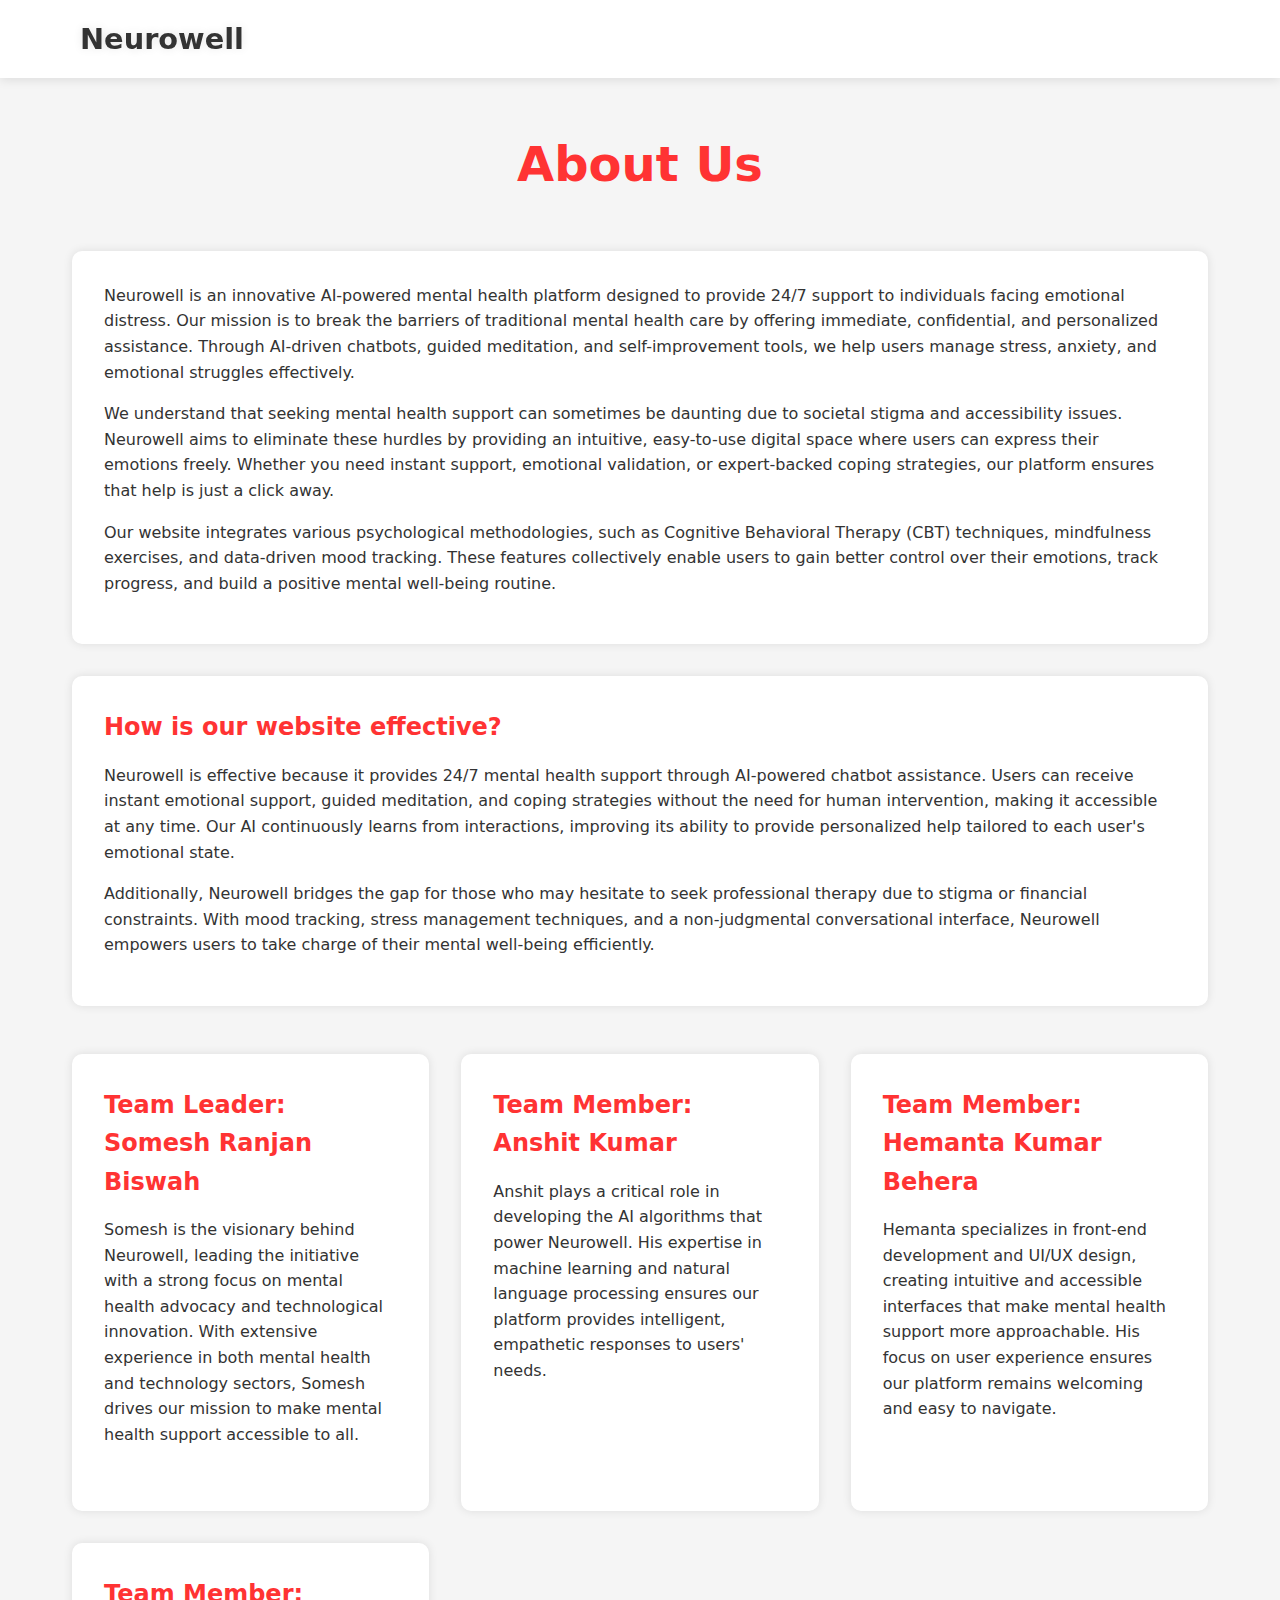
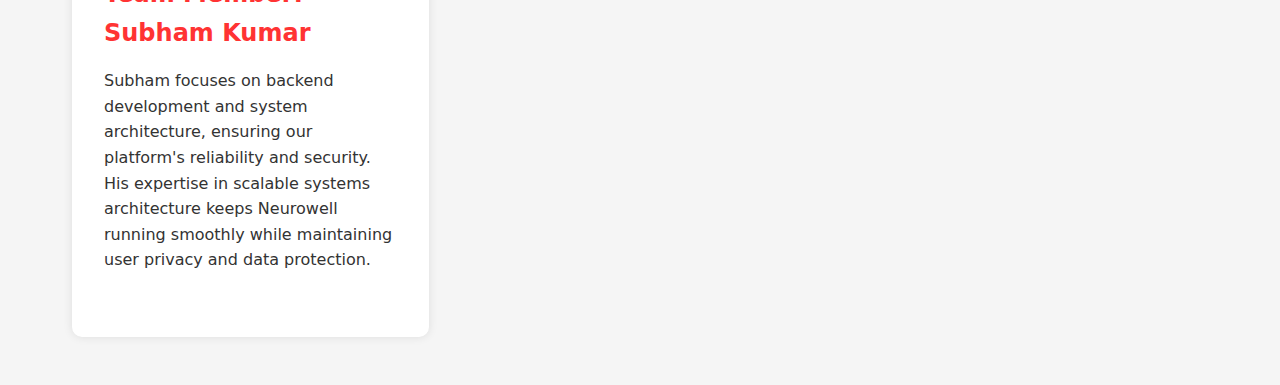
==== about.html @ 73dd3336 "projectupload" ====
<!DOCTYPE html>
<html lang="en">
<head>
    <meta charset="UTF-8">
    <meta name="viewport" content="width=device-width, initial-scale=1.0">
    <meta name="description" content="Learn about Neurowell - Your AI-powered mental health support platform available 24/7">
    <title>About Us - Neurowell</title>
    <link rel="stylesheet" href="about.css">
</head>
<body>
    <header class="header">
        <div class="logo-text">Neurowell</div>
    </header>

    <main class="container">
   
        <h1>About Us</h1>
        
        <section class="description card">
            <p>Neurowell is an innovative AI-powered mental health platform designed to provide 24/7 support to individuals facing emotional distress. Our mission is to break the barriers of traditional mental health care by offering immediate, confidential, and personalized assistance. Through AI-driven chatbots, guided meditation, and self-improvement tools, we help users manage stress, anxiety, and emotional struggles effectively.</p>
            <p>We understand that seeking mental health support can sometimes be daunting due to societal stigma and accessibility issues. Neurowell aims to eliminate these hurdles by providing an intuitive, easy-to-use digital space where users can express their emotions freely. Whether you need instant support, emotional validation, or expert-backed coping strategies, our platform ensures that help is just a click away.</p>
            <p>Our website integrates various psychological methodologies, such as Cognitive Behavioral Therapy (CBT) techniques, mindfulness exercises, and data-driven mood tracking. These features collectively enable users to gain better control over their emotions, track progress, and build a positive mental well-being routine.</p>
        </section>
        
        <section class="effectiveness card">
            <h2>How is our website effective?</h2>
            <p>Neurowell is effective because it provides 24/7 mental health support through AI-powered chatbot assistance. Users can receive instant emotional support, guided meditation, and coping strategies without the need for human intervention, making it accessible at any time. Our AI continuously learns from interactions, improving its ability to provide personalized help tailored to each user's emotional state.</p>
            <p>Additionally, Neurowell bridges the gap for those who may hesitate to seek professional therapy due to stigma or financial constraints. With mood tracking, stress management techniques, and a non-judgmental conversational interface, Neurowell empowers users to take charge of their mental well-being efficiently.</p>
        </section>

        <section class="team">
            <article class="team-member card">
                <h2>Team Leader: Somesh Ranjan Biswah</h2>
                <p>Somesh is the visionary behind Neurowell, leading the initiative with a strong focus on mental health advocacy and technological innovation. With extensive experience in both mental health and technology sectors, Somesh drives our mission to make mental health support accessible to all.</p>
            </article>
            
            <article class="team-member card">
                <h2>Team Member: Anshit Kumar</h2>
                <p>Anshit plays a critical role in developing the AI algorithms that power Neurowell. His expertise in machine learning and natural language processing ensures our platform provides intelligent, empathetic responses to users' needs.</p>
            </article>
            
            <article class="team-member card">
                <h2>Team Member: Hemanta Kumar Behera</h2>
                <p>Hemanta specializes in front-end development and UI/UX design, creating intuitive and accessible interfaces that make mental health support more approachable. His focus on user experience ensures our platform remains welcoming and easy to navigate.</p>
            </article>
            
            <article class="team-member card">
                <h2>Team Member: Subham Kumar</h2>
                <p>Subham focuses on backend development and system architecture, ensuring our platform's reliability and security. His expertise in scalable systems architecture keeps Neurowell running smoothly while maintaining user privacy and data protection.</p>
            </article>
        </section>
    </main>
</body>
</html>
---- about.css ----
:root {
    --primary-color: #ff3333;
    --background-dark: #000;
    --card-background: #1a1a1a;
    --text-color: #fff;
    --spacing-sm: 1rem;
    --spacing-md: 2rem;
    --spacing-lg: 3rem;
    --border-radius: 10px;
    --shadow-color: rgba(255, 0, 0, 0.3);
}

* {
    margin: 0;
    padding: 0;
    box-sizing: border-box;
}

body {
    background: var(--background-dark);
    color: var(--text-color);
    font-family: 'Segoe UI', system-ui, -apple-system, sans-serif;
    line-height: 1.6;
    min-height: 100vh;
}

.header {
    background: var(--card-background);
    padding: var(--spacing-sm) 5%;
    box-shadow: 0 2px 10px var(--shadow-color);
    position: sticky;
    top: 0;
    z-index: 100;
    display: flex;
    align-items: center;
}

.logo-text {
    font-size: 1.8rem;
    font-weight: bold;
    color: var(--text-color);
    text-shadow: 0 0 10px var(--shadow-color);
    transition: transform 0.3s ease;
    margin-left: var(--spacing-sm);
}

.logo-text:hover {
    transform: scale(1.05);
}

/* Rest of the styles remain the same */
.container {
    max-width: 1200px;
    margin: var(--spacing-lg) auto;
    padding: 0 var(--spacing-md);
}

h1 {
    font-size: clamp(2rem, 5vw, 3rem);
    color: var(--primary-color);
    margin-bottom: var(--spacing-lg);
    text-align: center;
    font-weight: 800;
}

h2 {
    color: var(--primary-color);
    margin-bottom: var(--spacing-sm);
    font-size: 1.5rem;
}

.card {
    background: var(--card-background);
    padding: var(--spacing-md);
    border-radius: var(--border-radius);
    box-shadow: 0 0 10px var(--shadow-color);
    margin-bottom: var(--spacing-md);
    transition: transform 0.3s ease, box-shadow 0.3s ease;
}

.card:hover {
    transform: translateY(-5px);
    box-shadow: 0 5px 15px var(--shadow-color);
}

.description p,
.effectiveness p {
    margin-bottom: var(--spacing-sm);
}

.team {
    display: grid;
    grid-template-columns: repeat(auto-fit, minmax(300px, 1fr));
    gap: var(--spacing-md);
    margin-top: var(--spacing-lg);
}

.team-member {
    display: flex;
    flex-direction: column;
    height: 100%;
}

.team-member p {
    flex-grow: 1;
}

@media (max-width: 768px) {
    .container {
        padding: 0 var(--spacing-sm);
    }

    .card {
        padding: var(--spacing-sm);
    }
}

@media (prefers-reduced-motion: reduce) {
    .card,
    .logo-text {
        transition: none;
    }
}

@media (prefers-color-scheme: light) {
    :root {
        --background-dark: #f5f5f5;
        --card-background: #ffffff;
        --text-color: #333;
        --shadow-color: rgba(0, 0, 0, 0.1);
    }
}
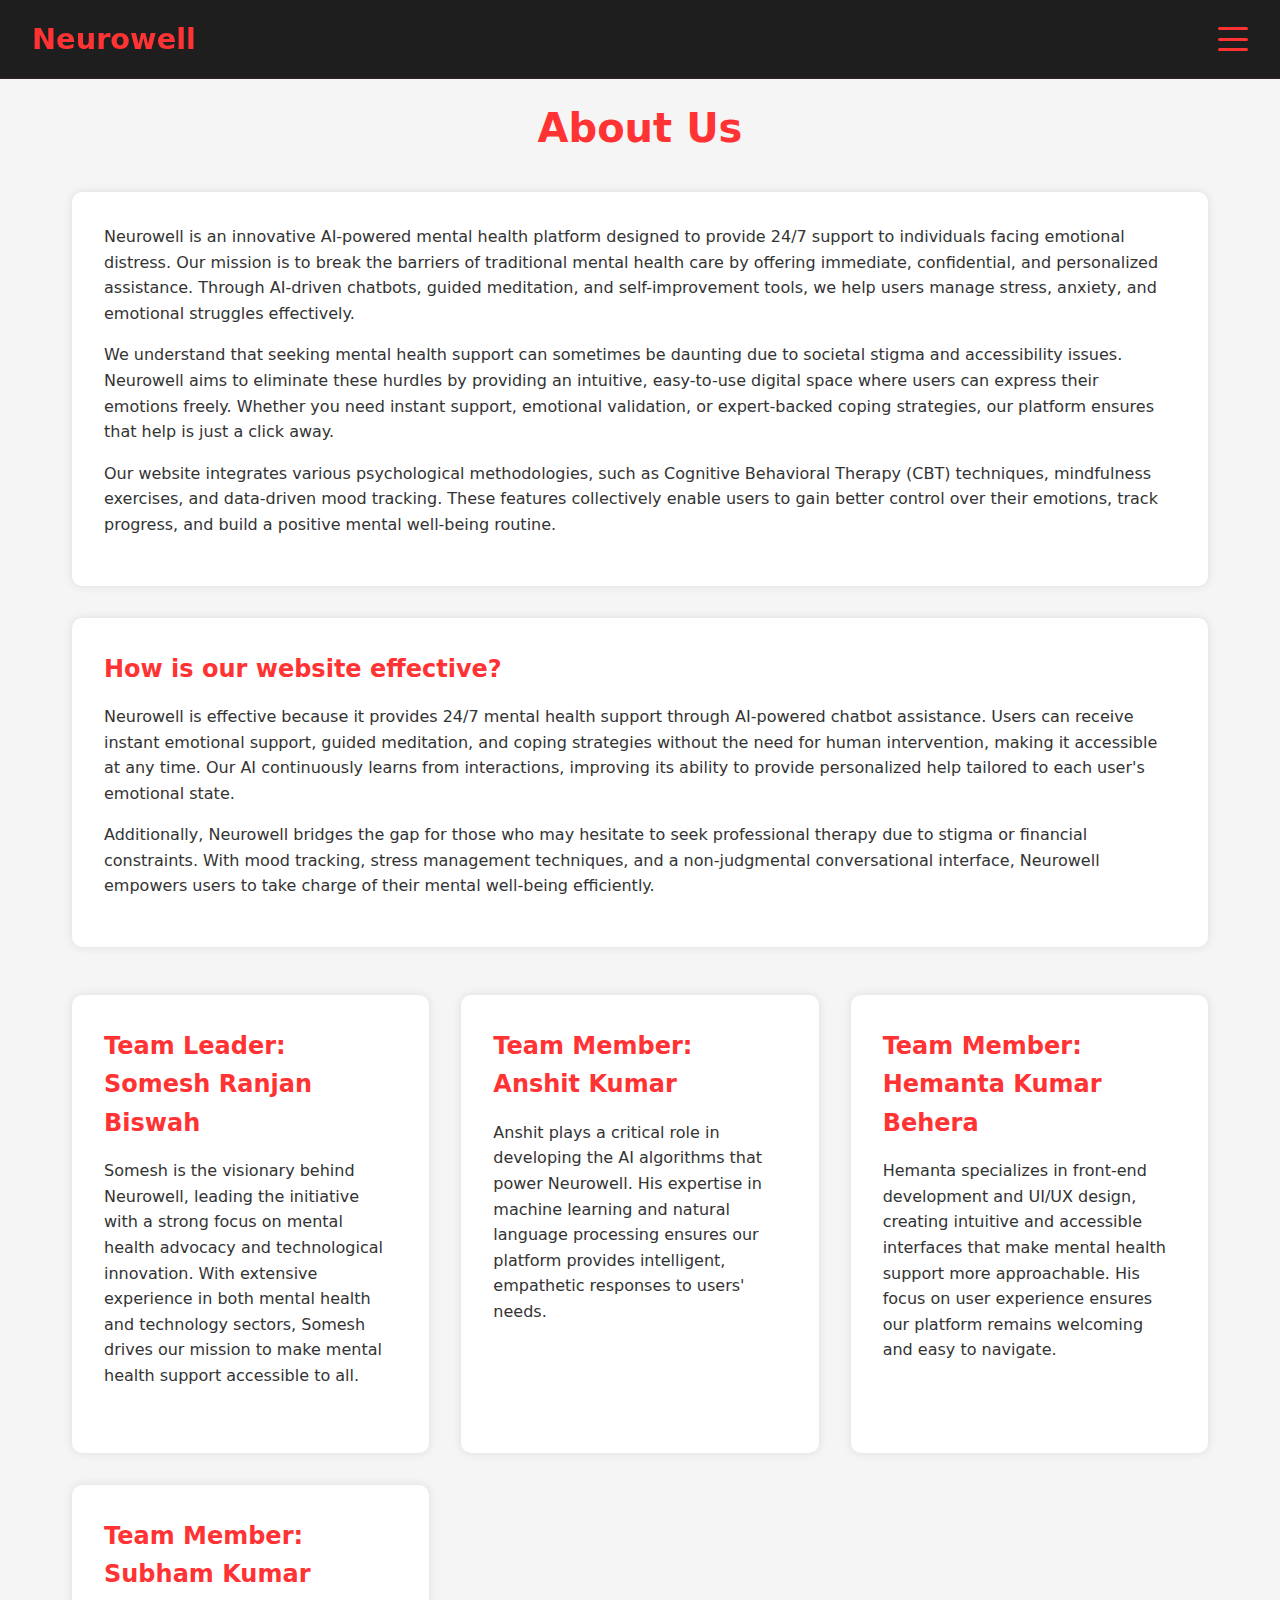
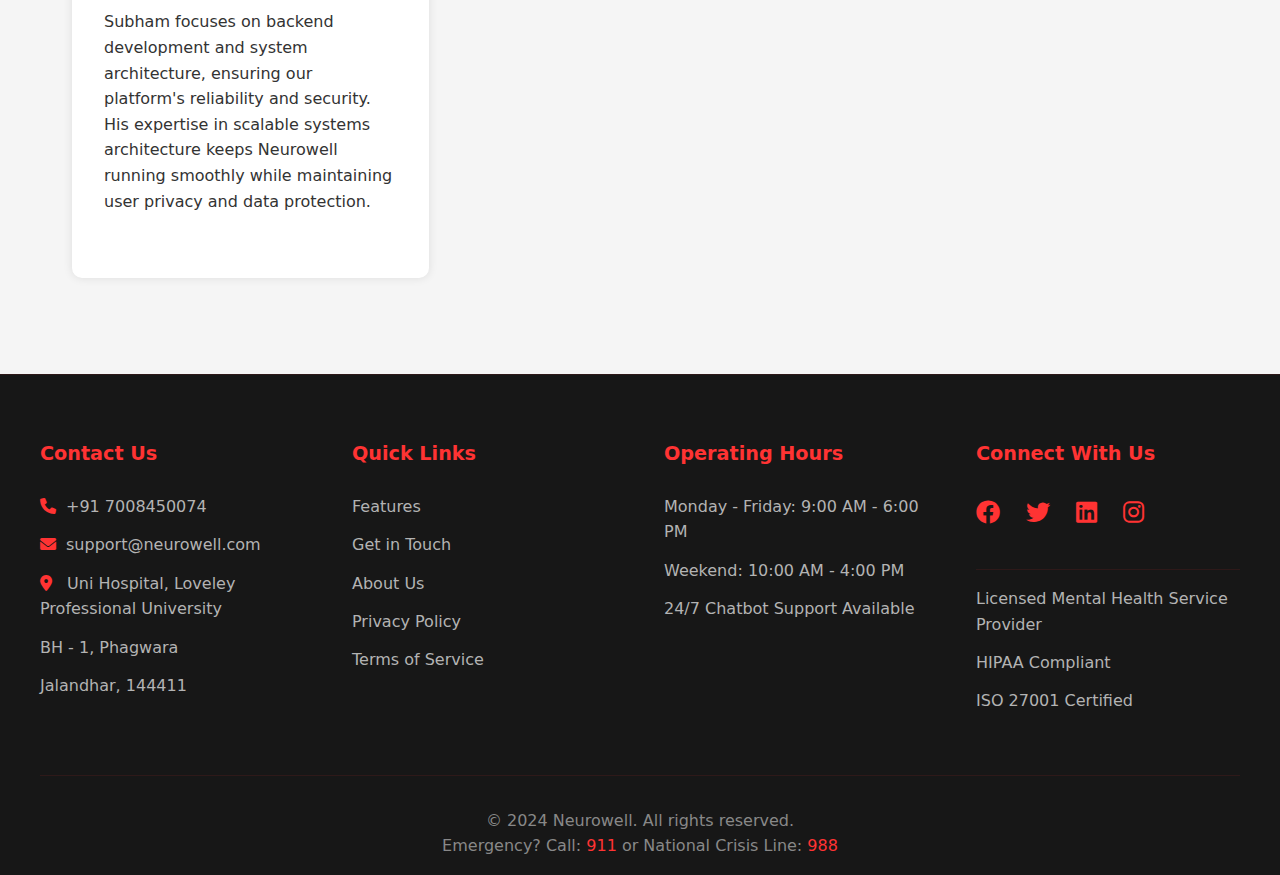
==== commit abdcac36: "adjust" ====
--- a/about.html
+++ b/about.html
@@ -4,12 +4,28 @@
     <meta charset="UTF-8">
     <meta name="viewport" content="width=device-width, initial-scale=1.0">
     <meta name="description" content="Learn about Neurowell - Your AI-powered mental health support platform available 24/7">
+    <script src="https://cdnjs.cloudflare.com/ajax/libs/gsap/3.12.2/gsap.min.js"></script>
+    <link rel="stylesheet" href="https://cdnjs.cloudflare.com/ajax/libs/font-awesome/6.0.0/css/all.min.css">
     <title>About Us - Neurowell</title>
     <link rel="stylesheet" href="about.css">
 </head>
 <body>
     <header class="header">
-        <div class="logo-text">Neurowell</div>
+        <div class="logo-container">
+            <div class="logo-text">Neurowell</div>
+        </div>
+        <button class="hamburger" onclick="toggleMenu()" aria-label="Menu">
+            <span class="bar"></span>
+            <span class="bar"></span>
+            <span class="bar"></span>
+        </button>
+        <nav id="nav-menu">
+            <a href="index.html">Home</a>
+            <a href="features.html">Features</a>
+            <a href="about.html" class="active">About</a>
+            <a href="contact.html">Contact</a>
+            <a href="login.html" class="cta-button">Login</a>
+        </nav>
     </header>
 
     <main class="container">
@@ -50,5 +66,93 @@
             </article>
         </section>
     </main>
+    <footer class="footer">
+        <div class="footer-content">
+            <div class="footer-section">
+                <h3>Contact Us</h3>
+                <p><i class="fas fa-phone"></i>+91 7008450074</p>
+                <p><i class="fas fa-envelope"></i>support@neurowell.com</p>
+                <p><i class="fas fa-map-marker-alt"></i> Uni Hospital, Loveley Professional University</p>
+                <p>BH - 1, Phagwara</p>
+                <p>Jalandhar, 144411</p>
+            </div>
+
+            <div class="footer-section">
+                <h3>Quick Links</h3>
+                <a href="features.html">Features</a>
+                <a href="contact.html">Get in Touch</a>
+                <a href="about.html">About Us</a>
+                <a href="privacyterms.html">Privacy Policy</a>
+                <a href="terms.html">Terms of Service</a>
+            </div>
+
+            <div class="footer-section">
+                <h3>Operating Hours</h3>
+                <p>Monday - Friday: 9:00 AM - 6:00 PM</p>
+                <p>Weekend: 10:00 AM - 4:00 PM</p>
+                <p>24/7 Chatbot Support Available</p>
+            </div>
+
+            <div class="footer-section">
+                <h3>Connect With Us</h3>
+                <div class="social-links">
+                    <a href="https://www.facebook.com/profile.php?id=100075721869413"><i class="fab fa-facebook"></i></a>
+                    <a href="https://x.com/SomeshR82674271"><i class="fab fa-twitter"></i></a>
+                    <a href="https://www.linkedin.com/in/somesh-biswal-b73576320"><i class="fab fa-linkedin"></i></a>
+                    <a href="https://www.instagram.com/_saanuuuu___?igsh=amVkMm42djQ4MGhs"><i class="fab fa-instagram"></i></a>
+                </div>
+                <div class="certifications">
+                    <p>Licensed Mental Health Service Provider</p>
+                    <p>HIPAA Compliant</p>
+                    <p>ISO 27001 Certified</p>
+                </div>
+            </div>
+        </div>
+        <div class="footer-bottom">
+            <p>&copy; 2024 Neurowell. All rights reserved.</p>
+            <p>Emergency? Call: <a href="tel:911">911</a> or National Crisis Line: <a href="tel:988">988</a></p>
+        </div>
+    </footer>
+    <script>
+        function toggleMenu() {
+            const hamburger = document.querySelector('.hamburger');
+            const navMenu = document.getElementById('nav-menu');
+            const body = document.body;
+            
+            hamburger.classList.toggle('active');
+            navMenu.classList.toggle('active');
+            
+            // Prevent scrolling when menu is open
+            if (navMenu.classList.contains('active')) {
+                body.style.overflow = 'hidden';
+            } else {
+                body.style.overflow = '';
+            }
+        }
+    
+        // Close menu when clicking outside
+        document.addEventListener('click', (e) => {
+            const hamburger = document.querySelector('.hamburger');
+            const navMenu = document.getElementById('nav-menu');
+            
+            if (!hamburger.contains(e.target) && !navMenu.contains(e.target)) {
+                hamburger.classList.remove('active');
+                navMenu.classList.remove('active');
+                document.body.style.overflow = '';
+            }
+        });
+    
+        // Close menu when pressing Escape key
+        document.addEventListener('keydown', (e) => {
+            if (e.key === 'Escape') {
+                const hamburger = document.querySelector('.hamburger');
+                const navMenu = document.getElementById('nav-menu');
+                
+                hamburger.classList.remove('active');
+                navMenu.classList.remove('active');
+                document.body.style.overflow = '';
+            }
+        });
+    </script>
 </body>
 </html>--- a/about.css
+++ b/about.css
@@ -25,40 +25,100 @@
 }
 
 .header {
-    background: var(--card-background);
-    padding: var(--spacing-sm) 5%;
-    box-shadow: 0 2px 10px var(--shadow-color);
-    position: sticky;
+    display: flex;
+    justify-content: space-between;
+    align-items: center;
+    padding: 1rem 2rem;
+    background: rgba(18, 18, 18, 0.95);
+    backdrop-filter: blur(10px);
+    position: fixed;
     top: 0;
-    z-index: 100;
-    display: flex;
+    left: 0;
+    width: 100%;
+    z-index: 1000;
+    border-bottom: 1px solid rgba(255, 51, 51, 0.1);
+}
+
+.hamburger {
+    display: flex;
+    flex-direction: column;
+    justify-content: space-between;
+    width: 30px;
+    height: 24px;
+    background: transparent;
+    border: none;
+    cursor: pointer;
+    padding: 0;
+    z-index: 1001;
+}
+
+.bar {
+    width: 30px;
+    height: 3px;
+    background-color: #ff3333;
+    border-radius: 3px;
+    transition: all 0.3s ease;
+}
+
+#nav-menu {
+    display: none;
+    position: fixed;
+    top: 70px;
+    right: 0;
+    width: 250px;
+    background: rgba(26, 26, 26, 0.98);
+    padding: 1rem;
+    flex-direction: column;
     align-items: center;
+    gap: 1rem;
+    border-radius: 0 0 0 10px;
+    border-left: 1px solid rgba(255, 51, 51, 0.1);
+    border-bottom: 1px solid rgba(255, 51, 51, 0.1);
+}
+
+#nav-menu.active {
+    display: flex;
+}
+
+#nav-menu a {
+    color: #ffffff;
+    text-decoration: none;
+    padding: 0.8rem 1.5rem;
+    width: 100%;
+    text-align: center;
+    transition: all 0.3s ease;
+}
+
+#nav-menu a:hover {
+    color: #ff3333;
+    background: rgba(255, 51, 51, 0.1);
+}
+
+.active {
+    color: #ff3333 !important;
 }
 
 .logo-text {
+    color: #ff3333;
     font-size: 1.8rem;
     font-weight: bold;
-    color: var(--text-color);
-    text-shadow: 0 0 10px var(--shadow-color);
-    transition: transform 0.3s ease;
-    margin-left: var(--spacing-sm);
+    margin-right: 2rem;
 }
 
 .logo-text:hover {
     transform: scale(1.05);
 }
 
-/* Rest of the styles remain the same */
 .container {
+    padding: 6rem 2rem 2rem;
     max-width: 1200px;
-    margin: var(--spacing-lg) auto;
-    padding: 0 var(--spacing-md);
+    margin: 0 auto;
 }
 
 h1 {
-    font-size: clamp(2rem, 5vw, 3rem);
-    color: var(--primary-color);
-    margin-bottom: var(--spacing-lg);
+    color: #ff3333;
+    font-size: 2.5rem;
+    margin-bottom: 2rem;
     text-align: center;
     font-weight: 800;
 }
@@ -113,6 +173,15 @@
     .card {
         padding: var(--spacing-sm);
     }
+
+    .header {
+        padding: 1rem;
+    }
+
+    #nav-menu {
+        width: 100%;
+        border-radius: 0;
+    }
 }
 
 @media (prefers-reduced-motion: reduce) {
@@ -129,4 +198,127 @@
         --text-color: #333;
         --shadow-color: rgba(0, 0, 0, 0.1);
     }
+}
+
+.hamburger.active .bar:nth-child(1) {
+    transform: translateY(8px) rotate(45deg);
+}
+
+.hamburger.active .bar:nth-child(2) {
+    opacity: 0;
+}
+
+.hamburger.active .bar:nth-child(3) {
+    transform: translateY(-8px) rotate(-45deg);
+}
+
+@media (min-width: 769px) {
+    #nav-menu {
+        width: 300px;
+        box-shadow: 0 4px 20px rgba(255, 51, 51, 0.1);
+    }
+
+    #nav-menu a {
+        font-size: 1.1rem;
+    }
+}
+
+.footer {
+    background: rgba(18, 18, 18, 0.98);
+    padding: 4rem 2rem 1rem;
+    margin-top: 4rem;
+    border-top: 1px solid rgba(255, 51, 51, 0.1);
+}
+
+.footer-content {
+    max-width: 1200px;
+    margin: 0 auto;
+    display: grid;
+    grid-template-columns: repeat(auto-fit, minmax(250px, 1fr));
+    gap: 3rem;
+}
+
+.footer-section {
+    color: #ffffff;
+}
+
+.footer-section h3 {
+    color: #ff3333;
+    margin-bottom: 1.5rem;
+    font-size: 1.2rem;
+}
+
+.footer-section p, .footer-section a {
+    color: #b3b3b3;
+    margin-bottom: 0.8rem;
+    display: block;
+    text-decoration: none;
+    transition: color 0.3s ease;
+}
+
+.footer-section a:hover {
+    color: #ff3333;
+}
+
+.footer-section i {
+    margin-right: 10px;
+    color: #ff3333;
+}
+
+.social-links {
+    display: flex;
+    gap: 1rem;
+    margin-bottom: 1.5rem;
+}
+
+.social-links a {
+    font-size: 1.5rem;
+    color: #b3b3b3;
+}
+
+.social-links a:hover {
+    color: #ff3333;
+}
+
+.certifications {
+    padding-top: 1rem;
+    border-top: 1px solid rgba(255, 51, 51, 0.1);
+}
+
+.footer-bottom {
+    max-width: 1200px;
+    margin: 0 auto;
+    padding-top: 2rem;
+    margin-top: 3rem;
+    text-align: center;
+    border-top: 1px solid rgba(255, 51, 51, 0.1);
+    color: #888;
+}
+
+.footer-bottom a {
+    color: #ff3333;
+    text-decoration: none;
+}
+
+.footer-bottom a:hover {
+    text-decoration: underline;
+}
+
+@media (max-width: 768px) {
+    .footer {
+        padding: 3rem 1rem 1rem;
+    }
+    
+    .footer-content {
+        grid-template-columns: 1fr;
+        gap: 2rem;
+    }
+    
+    .footer-section {
+        text-align: center;
+    }
+    
+    .social-links {
+        justify-content: center;
+    }
 }